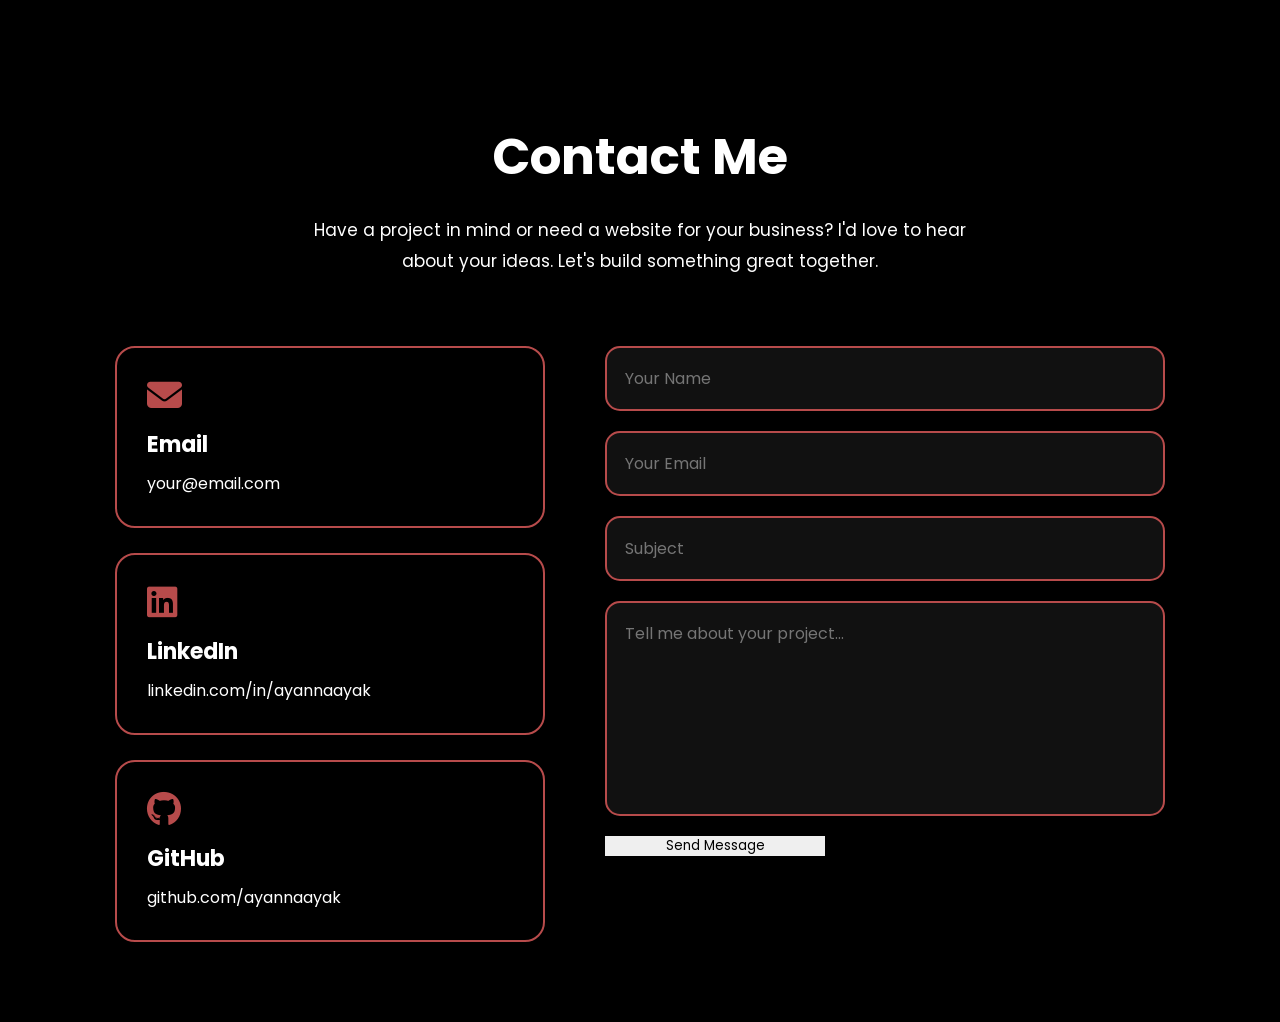
==== contact.html @ a46bf526 "pages added" ====
<!DOCTYPE html>
<html lang="en">
<head>
    <meta charset="UTF-8">
    <meta name="viewport" content="width=device-width, initial-scale=1.0">
    <link rel="stylesheet" href="https://cdnjs.cloudflare.com/ajax/libs/font-awesome/6.5.2/css/all.min.css">
    <link rel="stylesheet" href="contact.style.css">
    <title>Contact</title>
</head>
<body>
    <section class="contact">

    <div class="contact-heading">

        <h1>Contact <span>Me</span></h1>

        <p>
            Have a project in mind or need a website for your business?
            I'd love to hear about your ideas. Let's build something great together.
        </p>

    </div>

    <div class="contact-container">

        <div class="contact-info">

            <div class="info-box">
                <i class="fa-solid fa-envelope"></i>
                <h3>Email</h3>
                <p>your@email.com</p>
            </div>

            <div class="info-box">
                <i class="fa-brands fa-linkedin"></i>
                <h3>LinkedIn</h3>
                <p>linkedin.com/in/ayannaayak</p>
            </div>

            <div class="info-box">
                <i class="fa-brands fa-github"></i>
                <h3>GitHub</h3>
                <p>github.com/ayannaayak</p>
            </div>

        </div>

        <form class="contact-form">

            <input type="text" placeholder="Your Name" required>

            <input type="email" placeholder="Your Email" required>

            <input type="text" placeholder="Subject">

            <textarea rows="7" placeholder="Tell me about your project..." required></textarea>

            <button class="btn">Send Message</button>

        </form>

    </div>

</section>
</body>
</html>
---- contact.style.css ----
@import url('https://fonts.googleapis.com/css2?family=Poppins:wght@100;200;300;400;500;600&display=swap');

*{
    margin: 0;
    padding: 0;
    box-sizing: border-box;
    text-decoration: none;
    border: none;
    outline: none;
    font-family: 'poppins',sans-serif;
}

html{
    font-size: 62.5%;
}

body{
    width: 100%;
    height: 100vh;
    overflow-x: hidden;background-color: #000;
    color: #fff;
}

.contact{
    padding:120px 9% 80px;
    background:#000;
    color:#fff;
}

.contact-heading{
    text-align:center;
    margin-bottom:70px;
}

.contact-heading h1{
    font-size:5rem;
    margin-bottom:20px;
}

.contact-heading p{
    max-width:700px;
    margin:auto;
    font-size:1.7rem;
    line-height:1.8;
}

.contact-container{
    display:grid;
    grid-template-columns:1fr 1.3fr;
    gap:60px;
    align-items:start;
}

.contact-info{
    display:flex;
    flex-direction:column;
    gap:25px;
}

.info-box{
    border:2px solid #b74b4b;
    border-radius:20px;
    padding:30px;
    transition:.3s ease;
}

.info-box:hover{
    transform:translateY(-8px);
    box-shadow:0 0 20px #b74b4b;
}

.info-box i{
    font-size:3.5rem;
    color:#b74b4b;
    margin-bottom:15px;
}

.info-box h3{
    font-size:2.2rem;
    margin-bottom:10px;
}

.info-box p{
    font-size:1.6rem;
    word-break:break-word;
}

.contact-form{
    display:flex;
    flex-direction:column;
    gap:20px;
}

.contact-form input,
.contact-form textarea{
    background:#111;
    border:2px solid #b74b4b;
    color:#fff;
    padding:18px;
    font-size:1.6rem;
    border-radius:15px;
    transition:.3s ease;
}

.contact-form input:focus,
.contact-form textarea:focus{
    box-shadow:0 0 15px #b74b4b;
}

.contact-form textarea{
    resize:none;
}

.contact-form button{
    width:220px;
}

@media(max-width:995px){

    .contact-container{
        grid-template-columns:1fr;
    }

    .contact-form button{
        width:100%;
    }

}
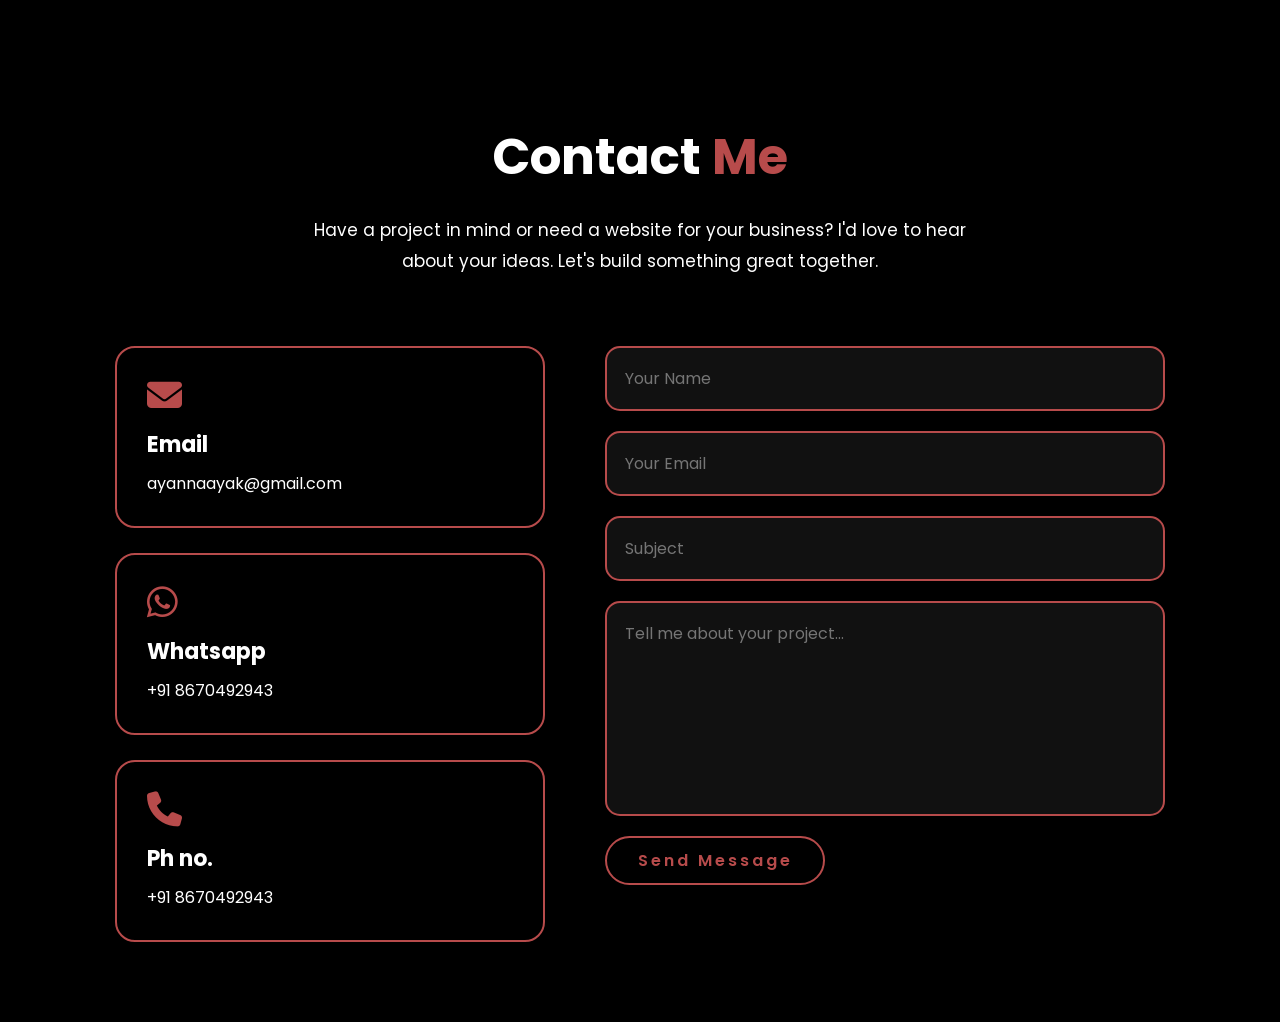
==== commit f21668b2: "deployment" ====
--- a/contact.html
+++ b/contact.html
@@ -5,6 +5,7 @@
     <meta name="viewport" content="width=device-width, initial-scale=1.0">
     <link rel="stylesheet" href="https://cdnjs.cloudflare.com/ajax/libs/font-awesome/6.5.2/css/all.min.css">
     <link rel="stylesheet" href="contact.style.css">
+    <link rel="stylesheet" href="style.css">
     <title>Contact</title>
 </head>
 <body>
@@ -28,19 +29,19 @@
             <div class="info-box">
                 <i class="fa-solid fa-envelope"></i>
                 <h3>Email</h3>
-                <p>your@email.com</p>
+                <p>ayannaayak@gmail.com</p>
             </div>
 
             <div class="info-box">
-                <i class="fa-brands fa-linkedin"></i>
-                <h3>LinkedIn</h3>
-                <p>linkedin.com/in/ayannaayak</p>
+                <i class="fa-brands fa-whatsapp"></i>
+                <h3>Whatsapp</h3>
+                <p>+91 8670492943</p>
             </div>
 
             <div class="info-box">
-                <i class="fa-brands fa-github"></i>
-                <h3>GitHub</h3>
-                <p>github.com/ayannaayak</p>
+                <i class="fa-solid fa-phone"></i>
+                <h3>Ph no.</h3>
+                <p>+91 8670492943</p>
             </div>
 
         </div>
--- a/contact.style.css
+++ b/contact.style.css
@@ -125,4 +125,4 @@
         width:100%;
     }
 
-}+}
--- a/style.css
+++ b/style.css
@@ -0,0 +1,357 @@
+@import url('https://fonts.googleapis.com/css2?family=Poppins:wght@100;200;300;400;500;600&display=swap');
+
+*{
+    margin: 0;
+    padding: 0;
+    box-sizing: border-box;
+    text-decoration: none;
+    border: none;
+    outline: none;
+    font-family: 'poppins',sans-serif;
+}
+
+html{
+    font-size: 62.5%;
+}
+
+body{
+    width: 100%;
+    height: 100vh;
+    overflow-x: hidden;background-color: #000;
+    color: #fff;
+}
+
+header{
+    margin-top: 20px;
+    position: fixed;
+    top: 0px;
+    left: 0px;
+    width: 100%;
+    padding: 1rem 9%;
+    background-color: transparent;
+    filter: drop-shadow(10px);
+    display: flex;
+    justify-content: space-between;
+    align-items: center;
+    z-index: 100;
+}
+
+.logo{
+    font-size: 3rem;
+    color: #b74b4b;
+    font-weight: 800;
+    cursor: pointer;
+    transition: 0.5s ease;
+}
+
+.logo:hover{
+    transform: scale(1.1);
+}
+
+nav a{
+    font-size: 1.8rem;
+    color: #fff;
+    margin-left: 4rem;
+    font-weight: 500;
+    transition: 0.3s ease;
+    border: 3px solid transparent;
+}
+
+nav a:hover,
+nav a.active{
+    color: #b74b4b;
+    border-bottom: 3px solid #b74b4b;
+}
+
+#menu-icon{
+    font-size:3rem;
+    color: #b74b4b;
+    cursor:pointer;
+    display:none;
+    z-index: 101;
+}
+
+
+@media (max-width:995px) {
+    nav{
+        position:absolute;
+        display: none;
+        top: 0;
+        right: 0;
+        width: 40%;
+        border-left: 3px solid #b74b4b;
+        border-bottom: 3px solid #b74b4b;
+        border-bottom-left-radius: 2rem;
+        padding: 1rem;
+        background-color: #161616;
+        border-top: 0.1rem solid rgba(0,0,0,0.1);
+    }
+
+    nav.active{
+        display: block;
+    }
+
+    nav a{ 
+        display: block;
+        font-size: 2rem;
+        margin: 3rem 0;
+    }
+
+    nav a:hover,
+    nav a.active{
+        padding: 1rem;
+        border-radius: 0.5rem;
+        border-bottom: 0.5rem solid #b74b4b;
+    }
+
+    #menu-icon{
+    display:block;
+    }
+}
+
+section{
+    min-height: 100vh;
+    padding: 5rem 9% 5rem;
+}
+
+.home{
+    display: flex;
+    justify-content: center;
+    align-items: center;
+    gap: 8rem;
+    background-color: #000;
+}
+
+.home .home-content h1{
+    font-size: 6rem;
+    font-weight: 700;
+    line-height: 1.3;
+}
+
+span{
+    color: #b74b4b;
+}
+
+.home-content h3{
+    font-size: 4rem;
+    margin-bottom: 1rem;
+    font-weight: 700;
+}
+
+.home-content p{
+    font-size: 1.4rem;
+}
+
+.home-img{
+    border-radius: 50%;
+}
+
+.home-img img{
+    position: relative;
+    width: 32vw;
+    border-radius: 50%;
+    box-shadow: 0 0 25px solid #b74b4b;
+    cursor: pointer;
+    transition: 2s linear;
+}
+
+.home-img img:hover{
+    font-size: 1.8rem;
+    font-weight: 500;
+}
+
+.social-icons a{
+    color: #fff;
+    display: inline-flex;
+    justify-content: center;
+    align-items: center;
+    width: 4rem;
+    height: 4rem;
+    background-color: transparent;
+    border: 0.2rem solid #b74b4b;
+    font-size: 2rem;
+    border-radius: 50%;
+    margin: 3rem 1.5rem 3rem 0;
+    transition: 0.3s ease;
+}
+
+.social-icons a:hover{
+    color: #000;
+    transform: scale(1.3) translateY(-5px);
+    background-color: #b74b4b;
+    box-shadow: 0 0 25px #b74b4b;
+}
+
+.btn{
+    display: inline-block;
+    padding: 1rem 2.8rem;
+    background-color: #000;
+    border-radius: 4rem;
+    font-size: 1.6rem;
+    color: #b74b4b;
+    letter-spacing: 0.3rem;
+    font-weight: 600;
+    border: 2px solid #b74b4b;
+    transition: 0.3s ease;
+    cursor: pointer;
+}
+
+.btn:hover{
+    transform: scale3d(1.03);
+    background-color: #b74b4b;
+    color: #000;
+    box-shadow: 0 0 25px #b74b4b;
+}
+
+.typing-text{
+    font-size: 34px;
+    font-weight: 600;
+    min-width: 280px;
+}
+
+.typing-text span{
+    position: relative;
+}
+
+.typing-text span::before{
+    content: "Website Designer";
+    color: #b74b4b;
+    animation: words 20s infinite;
+}
+
+.typing-text span::after{
+    content: "";
+    background-color: #000;
+    position: absolute;
+    width: calc(100% + 8px);
+    height: 100%;
+    border-left: 3px solid #000;
+    right: -8;
+    animation: cursor 0.6s infinite;
+}
+
+@keyframes cursor{
+    to{
+        border-left: 3px solid #b74b4b;
+    }
+}
+
+@keyframes words {
+    0%,25%{
+        content: "Freelancer";
+    }
+    26%,50%{
+        content: "website devloper";
+    }
+    51%,75%{
+        content: "Online Presence Builder";
+    }
+    76%,100%{
+        content: "Plant Lover";
+    }
+}
+
+@media(max-width: 1000px){
+    .home{
+        gap: 4rem;
+
+    }
+}
+
+@media(max-width: 995px){
+    .home{
+        flex-direction: column;
+        margin: 5rem 4rem;
+    }
+
+    .home .home-content h3{
+        font-size: 2.5rem;
+    }
+
+    .home-content h1{
+        font-size: 5rem;
+    }
+
+    .home-img img{
+        width: 70vw;
+        margin-top: 4rem;
+    }
+}
+
+.faq{
+    padding:120px 9% 80px;
+    background:#000;
+    color:#fff;
+}
+
+.faq-heading{
+    text-align:center;
+    margin-bottom:60px;
+}
+
+.faq-heading h1{
+    font-size:5rem;
+    margin-bottom:20px;
+}
+
+.faq-heading p{
+    max-width:700px;
+    margin:auto;
+    font-size:1.7rem;
+    line-height:1.8;
+}
+
+.faq-container{
+    max-width:900px;
+    margin:auto;
+}
+
+.faq-item{
+    border:2px solid #b74b4b;
+    border-radius:15px;
+    margin-bottom:20px;
+    overflow:hidden;
+    transition:.3s ease;
+}
+
+.faq-item:hover{
+    box-shadow:0 0 20px #b74b4b;
+}
+
+.faq-question{
+    display:flex;
+    justify-content:space-between;
+    align-items:center;
+    padding:22px 30px;
+    cursor:pointer;
+}
+
+.faq-question h3{
+    font-size:2rem;
+}
+
+.faq-question i{
+    color:#b74b4b;
+    font-size:2rem;
+    transition:.3s;
+}
+
+.faq-answer{
+    max-height:0;
+    overflow:hidden;
+    transition:max-height .4s ease;
+}
+
+.faq-answer p{
+    padding:0 30px 25px;
+    font-size:1.6rem;
+    line-height:1.8;
+}
+
+.faq-item.active .faq-answer{
+    max-height:220px;
+}
+
+.faq-item.active .faq-question i{
+    transform:rotate(45deg);
+}
